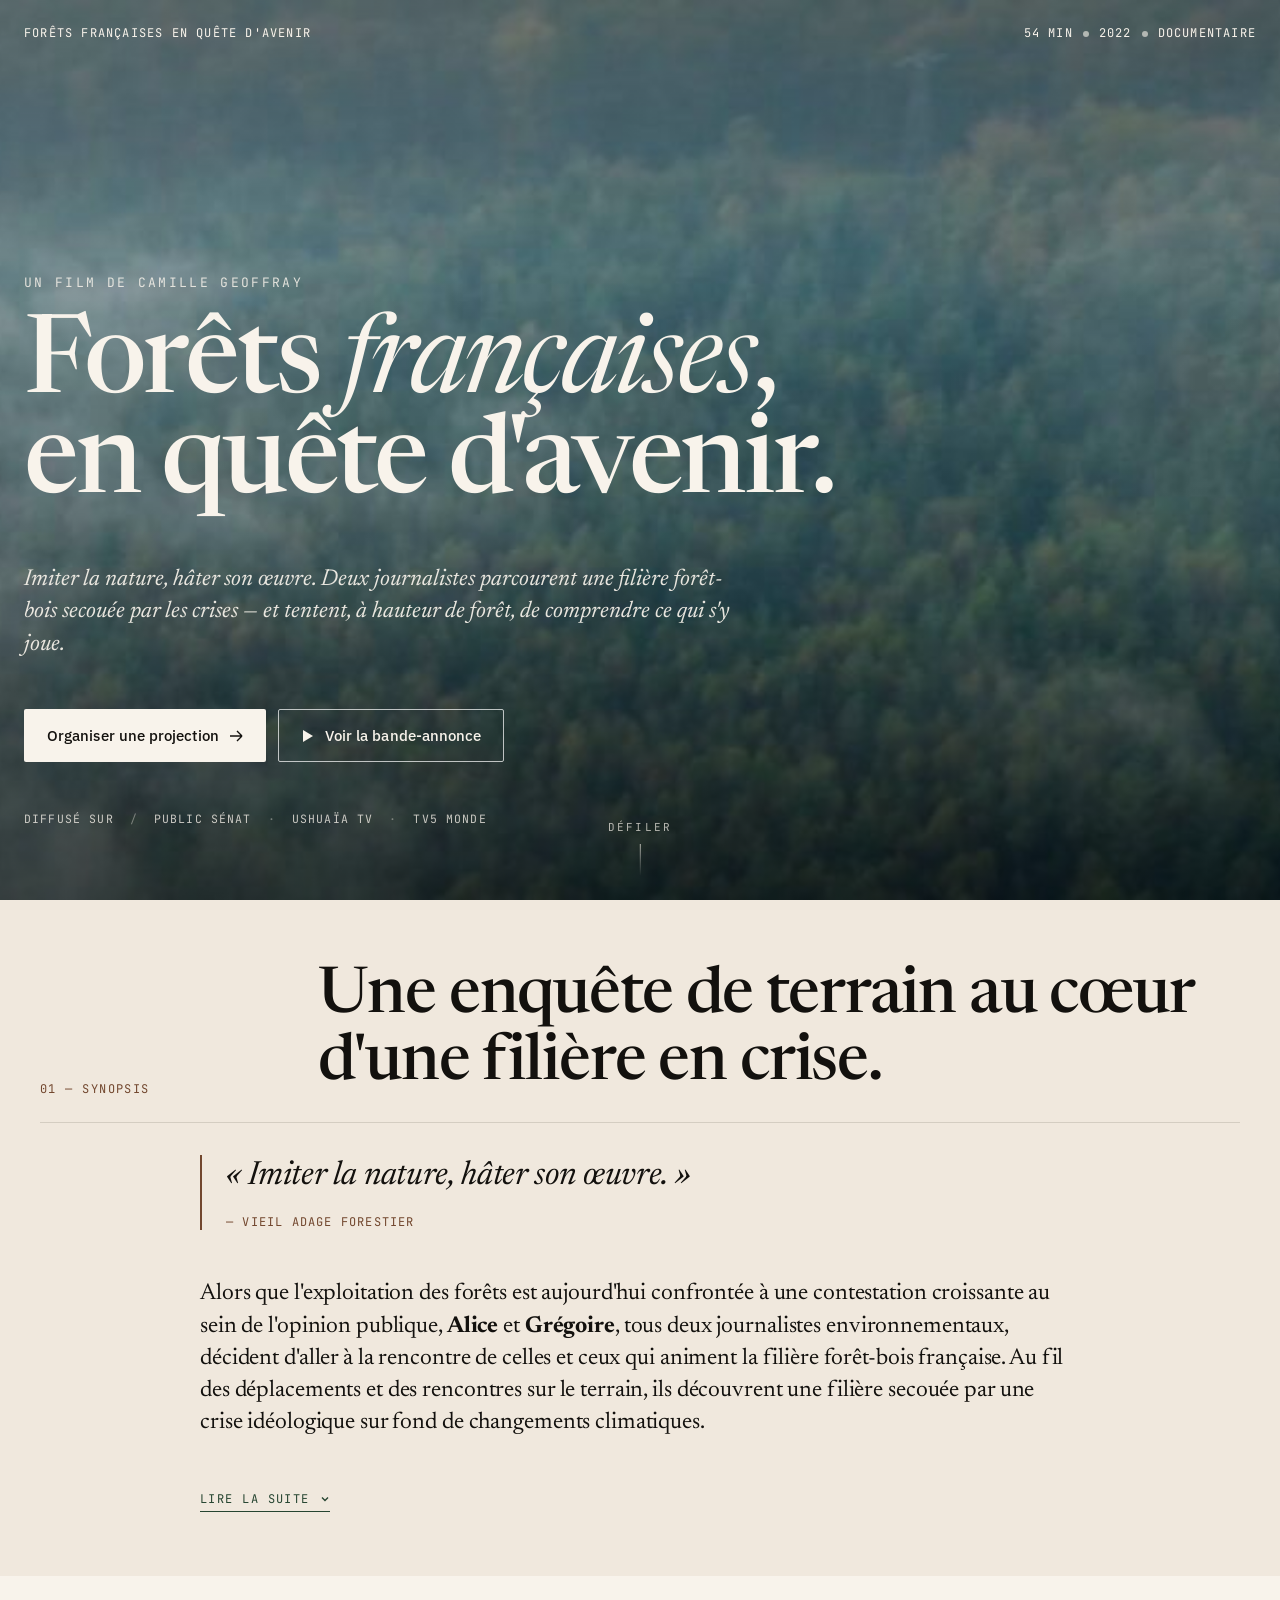
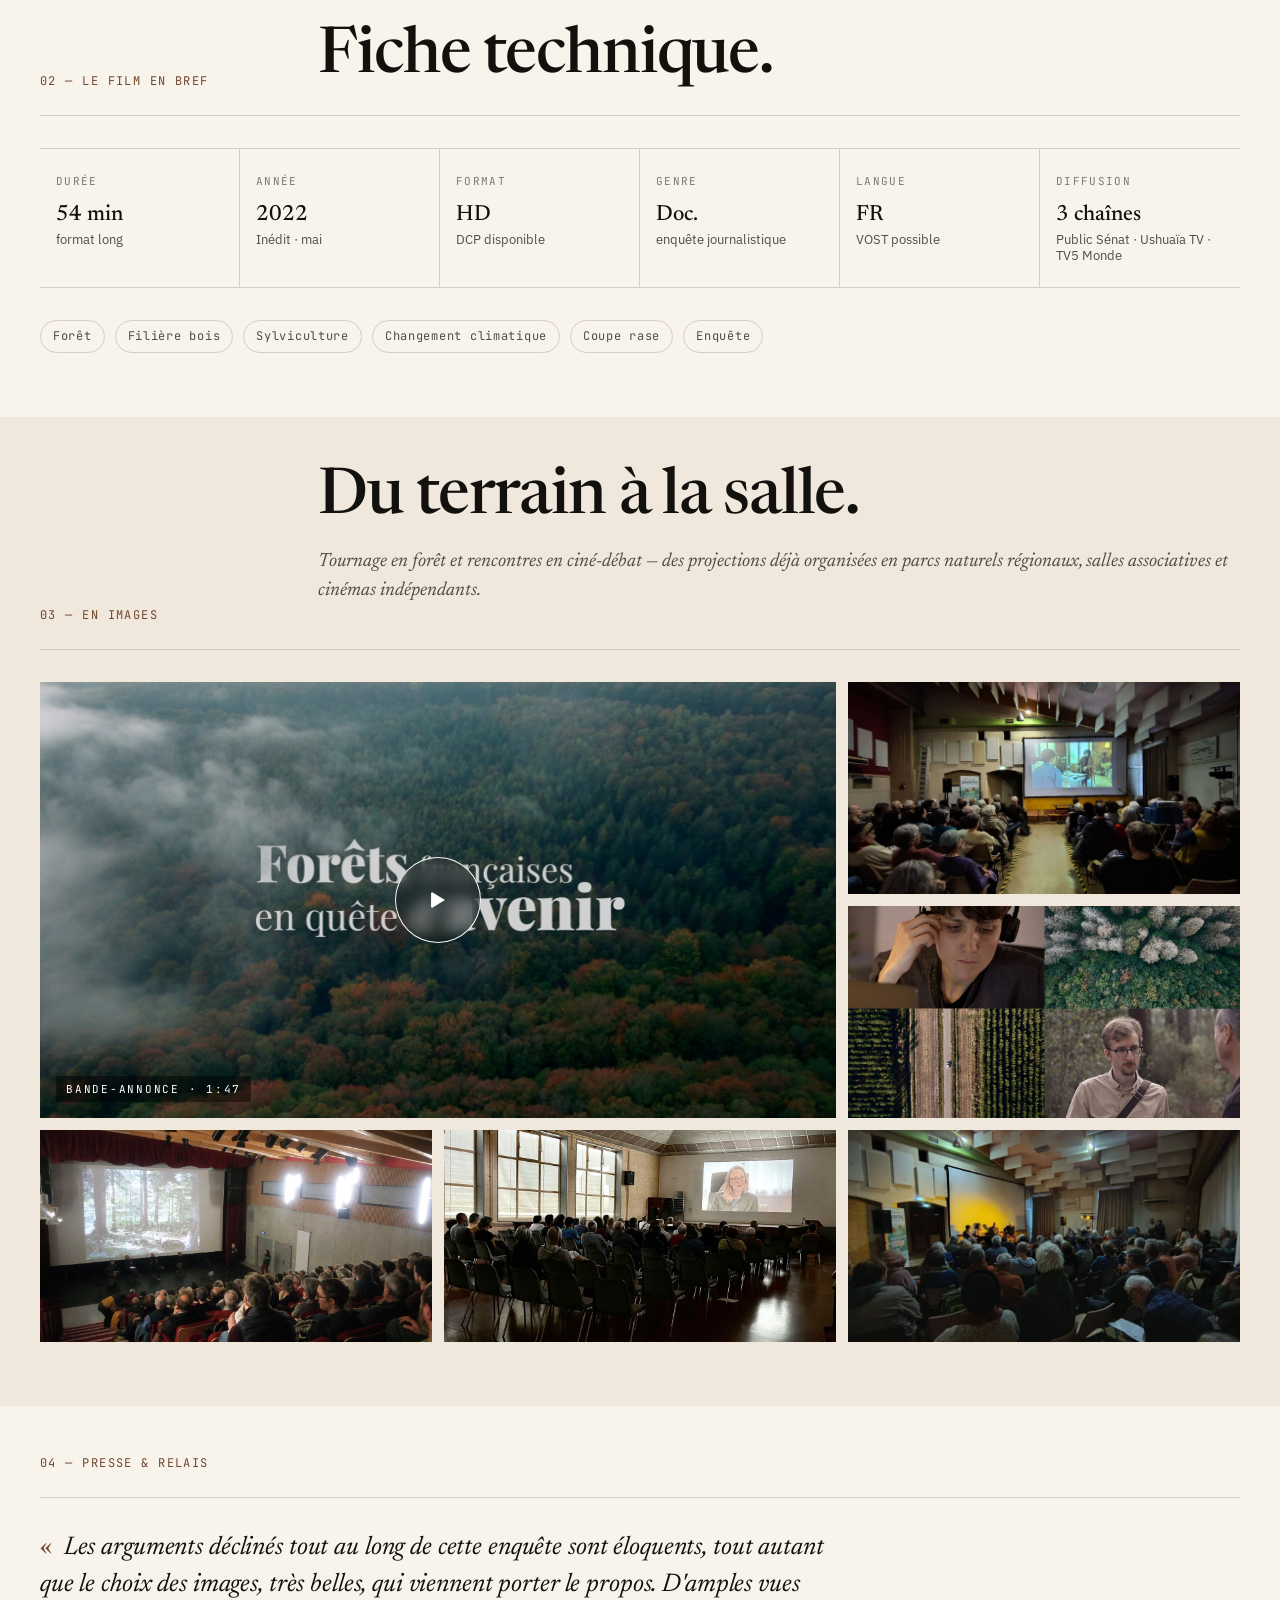
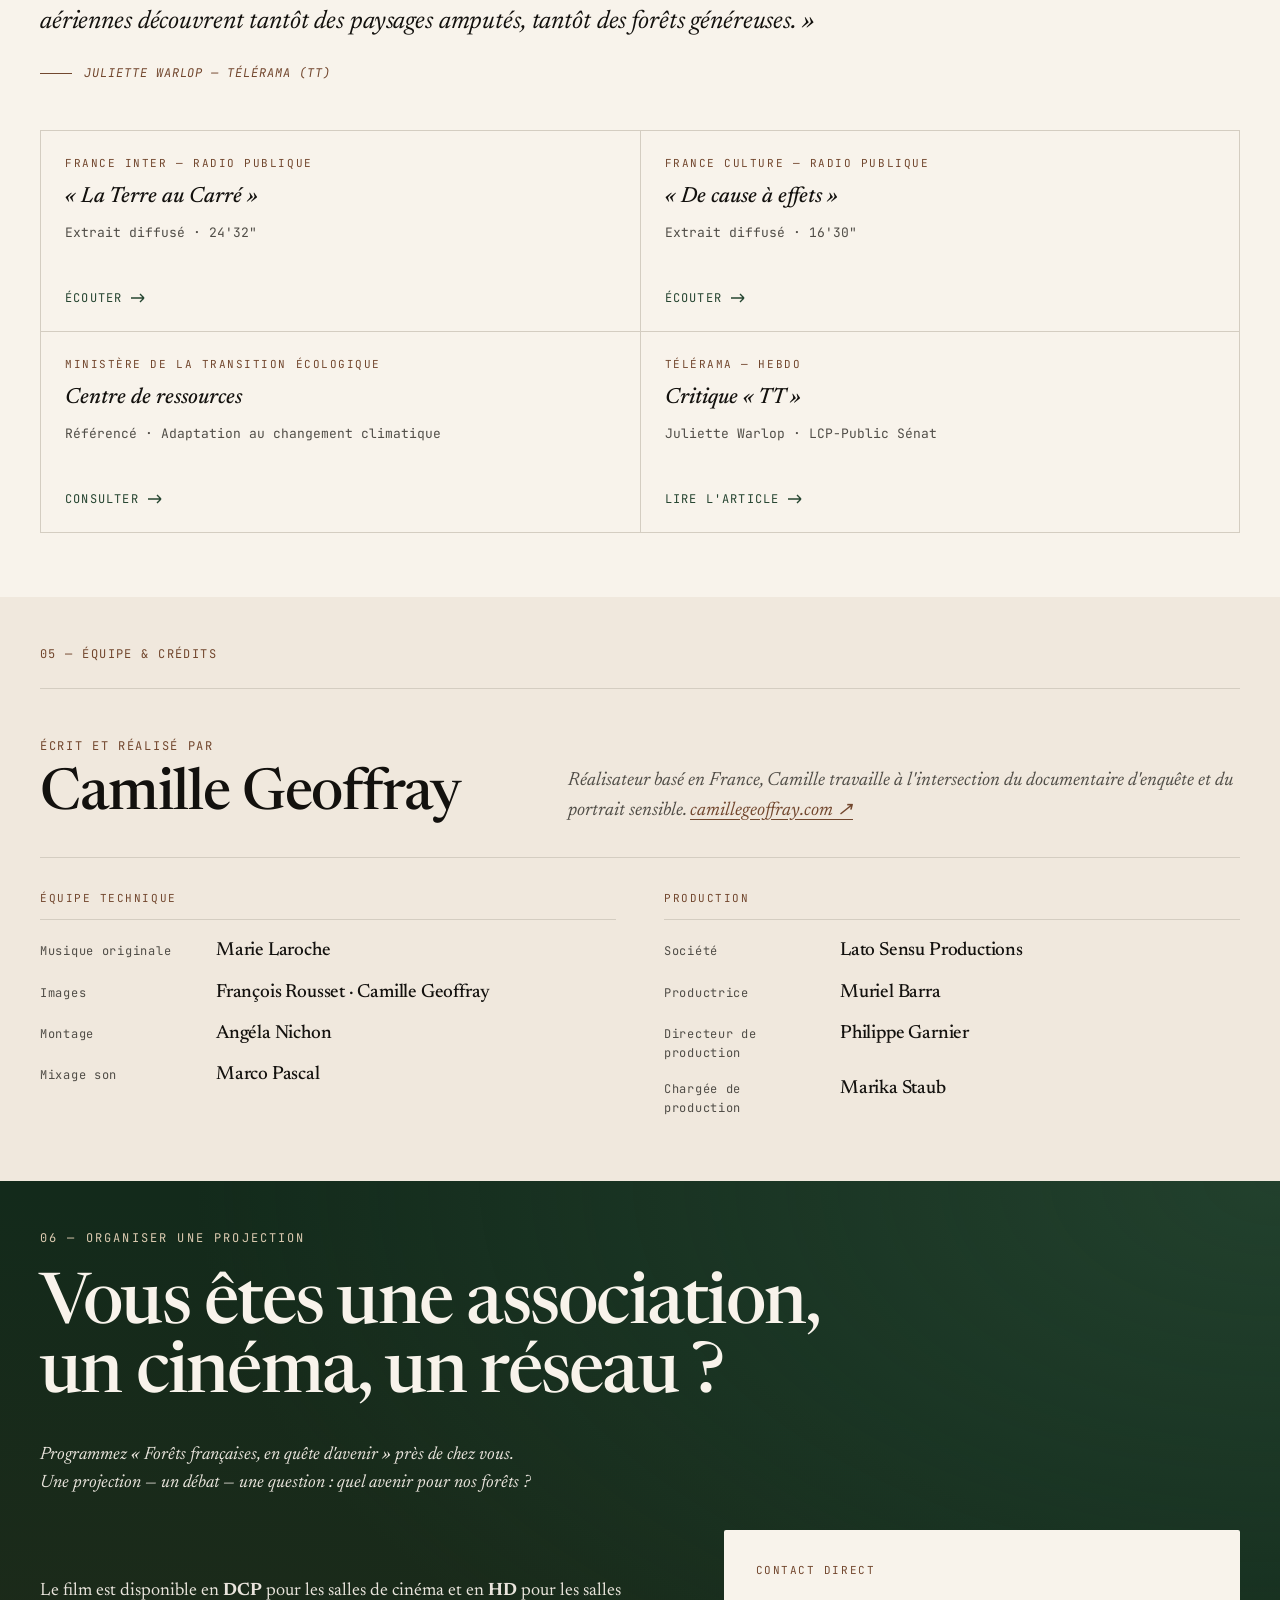
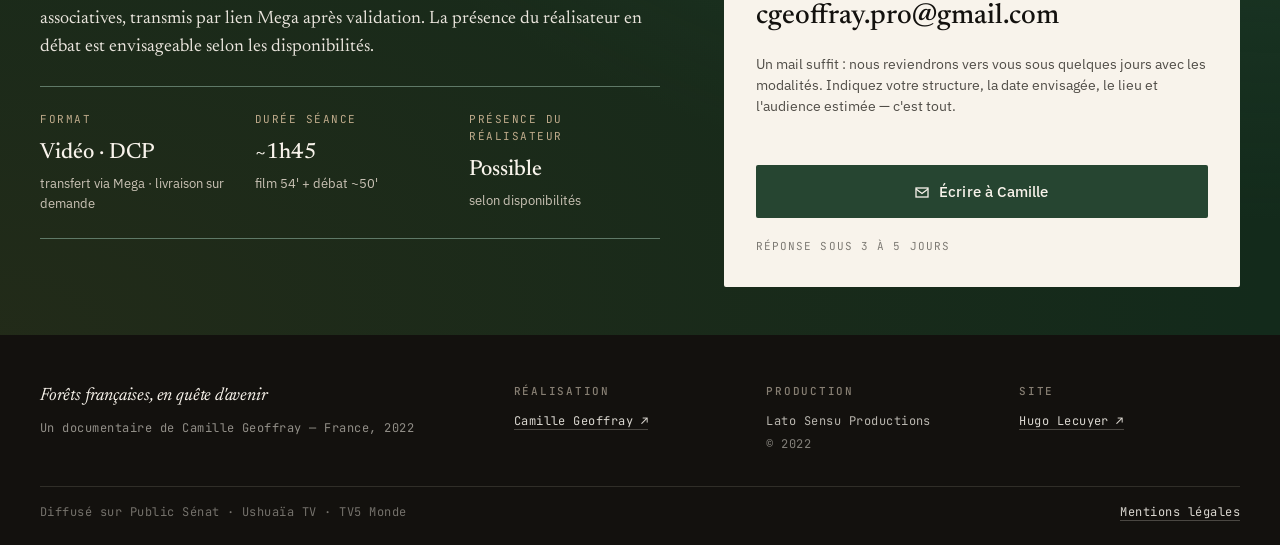
==== docs/index.html @ 11573c58 "refactor: rename code/ → docs/ for GitHub Pages compatibility GitHub Pages ne sait déployer que depu" ====
<!DOCTYPE html>
<html lang="fr">
<head>
<meta charset="UTF-8" />
<meta name="viewport" content="width=device-width, initial-scale=1.0" />
<title>Forêts françaises, en quête d'avenir — un film de Camille Geoffray</title>
<meta name="description" content="Documentaire de Camille Geoffray (54 min, 2022). Deux journalistes parcourent la filière forêt-bois française à l'heure des crises climatiques. Organisez une projection-débat près de chez vous." />
<meta name="keywords" content="forêt, documentaire forêt, coupe rase, filière forêt-bois, changement climatique, forêts françaises, Camille Geoffray, projection-débat" />

<meta property="og:title" content="Forêts françaises, en quête d'avenir" />
<meta property="og:description" content="Un documentaire de Camille Geoffray — 54 min, 2022. Diffusé sur Public Sénat, Ushuaïa TV, TV5 Monde." />
<meta property="og:image" content="assets/visuel.jpg" />
<meta property="og:type" content="video.documentary" />

<link rel="icon" type="image/svg+xml" href="data:image/svg+xml;utf8,<svg xmlns='http://www.w3.org/2000/svg' viewBox='0 0 200 200'><rect width='200' height='200' fill='%23f5f1e8'/><g transform='translate(100 110)' fill='%233b6b50'><path d='M0 -60 L20 -10 L8 -10 L24 30 L10 30 L24 60 L-24 60 L-10 30 L-24 30 L-8 -10 L-20 -10 Z'/></g></svg>" />

<link rel="preconnect" href="https://fonts.googleapis.com" />
<link rel="preconnect" href="https://fonts.gstatic.com" crossorigin />
<link href="https://fonts.googleapis.com/css2?family=Newsreader:ital,opsz,wght@0,6..72,400;0,6..72,500;0,6..72,600;1,6..72,400;1,6..72,500&family=IBM+Plex+Sans:wght@300;400;500;600&family=JetBrains+Mono:wght@400;500&display=swap" rel="stylesheet" />

<link rel="stylesheet" href="styles.css" />
</head>
<body>

<!-- Hero -->
<section class="hero" id="hero">
  <img class="hero__bg" id="hero-bg-image"
       src="assets/hero-forest-top.jpg"
       alt="Vue aérienne d'une forêt française dans la brume, couleurs d'automne"
       fetchpriority="high" />

  <!-- Vidéo background injectée par JS si conditions OK (desktop, pas de reduced-motion) -->
  <div class="hero__bg-video-wrap" id="hero-bg-video-wrap" aria-hidden="true"></div>

  <div class="hero__veil"></div>

  <div class="hero__chrome">
    <div class="hero__top">
      <div>Forêts françaises en quête d'avenir</div>
      <div>54 min<span class="dot"></span>2022<span class="dot"></span>Documentaire</div>
    </div>

    <div class="hero__body">
      <div class="hero__eyebrow">Un film de Camille Geoffray</div>
      <h1 class="hero__title">
        Forêts <em>françaises</em>,<br/>
        en quête d'avenir.
      </h1>
      <p class="hero__sub">
        Imiter la nature, hâter son œuvre. Deux journalistes parcourent une filière forêt-bois secouée par les crises — et tentent, à hauteur de forêt, de comprendre ce qui s'y joue.
      </p>
      <div class="hero__cta">
        <a href="#projection" class="btn btn--light" data-smooth-scroll>
          Organiser une projection
          <svg class="btn-icon" width="14" height="14" viewBox="0 0 14 14" fill="none" aria-hidden="true">
            <path d="M1 7H13M13 7L8 2M13 7L8 12" stroke="currentColor" stroke-width="1.4"/>
          </svg>
        </a>
        <button type="button" class="btn btn--ghost-light" data-open-trailer>
          <svg class="btn-icon" width="12" height="14" viewBox="0 0 12 14" fill="currentColor" aria-hidden="true">
            <path d="M1 1L11 7L1 13V1Z"/>
          </svg>
          Voir la bande-annonce
        </button>
      </div>
      <div class="hero__broadcasters">
        <span>Diffusé sur</span>
        <span class="sep">/</span>
        <span>Public Sénat</span>
        <span class="sep">·</span>
        <span>Ushuaïa TV</span>
        <span class="sep">·</span>
        <span>TV5 Monde</span>
      </div>
    </div>
  </div>

  <div class="hero__scroll" aria-hidden="true">Défiler</div>
</section>

<!-- Floating nav -->
<nav class="float-nav" id="float-nav" aria-label="Navigation flottante">
  <a href="#synopsis" data-smooth-scroll>Le film</a>
  <a href="#presse" data-smooth-scroll>Presse</a>
  <a href="#projection" class="float-nav--primary" data-smooth-scroll>Projection ↗</a>
</nav>

<!-- 01 — Synopsis -->
<section class="section section--tint fade-in" id="synopsis">
  <div class="container">
    <header class="section-head">
      <div><div class="num">01 — Synopsis</div></div>
      <div><h2 class="h-section">Une enquête de terrain au cœur d'une filière en crise.</h2></div>
    </header>
    <div class="container-narrow">
      <blockquote class="synopsis-pull">
        « Imiter la nature, hâter son œuvre. »
        <cite>— vieil adage forestier</cite>
      </blockquote>
      <p class="lede">
        Alors que l'exploitation des forêts est aujourd'hui confrontée à une contestation croissante au sein de l'opinion publique, <strong>Alice</strong> et <strong>Grégoire</strong>, tous deux journalistes environnementaux, décident d'aller à la rencontre de celles et ceux qui animent la filière forêt-bois française. Au fil des déplacements et des rencontres sur le terrain, ils découvrent une filière secouée par une crise idéologique sur fond de changements climatiques.
      </p>

      <button type="button" class="expand-toggle" id="synopsis-toggle" aria-expanded="false" aria-controls="synopsis-long">
        <span class="expand-toggle__label">Lire la suite</span>
        <svg class="chev" width="10" height="10" viewBox="0 0 10 10" fill="none" aria-hidden="true">
          <path d="M2 3.5L5 6.5L8 3.5" stroke="currentColor" stroke-width="1.4"/>
        </svg>
      </button>

      <div class="synopsis-long" id="synopsis-long">
        <div>
          <div class="body-text stack-4" style="padding-top:8px">
            <p>Pour faire face à une succession récente de crises climatiques et sanitaires liées au changement climatique, la filière forêt-bois française commence à faire évoluer ses pratiques. Pour certains, l'exploitation de la forêt à grande échelle doit être repensée de fond en comble, en minimisant drastiquement les interventions humaines. Pour d'autres, l'action de l'homme est indispensable afin de faire face à la demande croissante de bois et pour permettre à la forêt de résister au changement climatique.</p>
            <p>Deux journalistes, <strong>Alice Mariette</strong> (questions économiques) et <strong>Grégoire Souchay</strong> (problématiques environnementales), décident d'aller à la rencontre de celles et ceux qui animent la filière forêt-bois française.</p>
            <p>Ils échangent avec forestiers, économistes, chefs d'entreprise ; et tentent, avec leurs approches complémentaires, de comprendre les enjeux de cette crise ainsi que les solutions proposées par les différents acteurs de la filière. <em>Comment la France prépare aujourd'hui sa forêt, ses forêts, à un avenir incertain ?</em></p>
          </div>
        </div>
      </div>
    </div>
  </div>
</section>

<!-- 02 — Fiche technique -->
<section class="section fade-in" id="fiche">
  <div class="container">
    <header class="section-head">
      <div><div class="num">02 — Le film en bref</div></div>
      <div><h2 class="h-section">Fiche technique.</h2></div>
    </header>
    <div class="fiche">
      <div class="fiche__item">
        <span class="lbl">Durée</span>
        <div class="val">54 min<small>format long</small></div>
      </div>
      <div class="fiche__item">
        <span class="lbl">Année</span>
        <div class="val">2022<small>Inédit · mai</small></div>
      </div>
      <div class="fiche__item">
        <span class="lbl">Format</span>
        <div class="val">HD<small>DCP disponible</small></div>
      </div>
      <div class="fiche__item">
        <span class="lbl">Genre</span>
        <div class="val">Doc.<small>enquête journalistique</small></div>
      </div>
      <div class="fiche__item">
        <span class="lbl">Langue</span>
        <div class="val">FR<small>VOST possible</small></div>
      </div>
      <div class="fiche__item">
        <span class="lbl">Diffusion</span>
        <div class="val">3 chaînes<small>Public Sénat · Ushuaïa TV · TV5 Monde</small></div>
      </div>
    </div>
    <div class="tags">
      <span class="tag">Forêt</span>
      <span class="tag">Filière bois</span>
      <span class="tag">Sylviculture</span>
      <span class="tag">Changement climatique</span>
      <span class="tag">Coupe rase</span>
      <span class="tag">Enquête</span>
    </div>
  </div>
</section>

<!-- 03 — Gallery -->
<section class="section section--tint fade-in" id="gallery">
  <div class="container">
    <header class="section-head">
      <div><div class="num">03 — En images</div></div>
      <div>
        <h2 class="h-section">Du terrain à la salle.</h2>
        <p class="h-sub" style="margin-top:16px">Tournage en forêt et rencontres en ciné-débat — des projections déjà organisées en parcs naturels régionaux, salles associatives et cinémas indépendants.</p>
      </div>
    </header>
    <div class="gallery">
      <button type="button" class="gallery__item gallery__item--lg gallery__item--trailer" data-open-trailer aria-label="Lire la bande-annonce du film">
        <img src="assets/visuel.jpg" alt="Forêts françaises — affiche : vue aérienne d'une forêt dans la brume avec le titre du film en surimpression" loading="lazy" />
        <span class="gallery__play" aria-hidden="true">
          <svg width="22" height="26" viewBox="0 0 22 26" fill="white"><path d="M2 2L20 13L2 24V2Z"/></svg>
        </span>
        <span class="gallery__caption">Bande-annonce · 1:47</span>
      </button>
      <div class="gallery__item gallery__item--md"><img src="assets/film-still-04.jpg" alt="Projection-débat dans une salle de cinéma indépendante" loading="lazy" /></div>
      <div class="gallery__item gallery__item--md"><img src="assets/visuel-docu.jpg" alt="Quatre images du documentaire : Alice journaliste, vue aérienne d'une forêt, route entre parcelles, Grégoire en entretien forestier" loading="lazy" /></div>
      <div class="gallery__item gallery__item--sm"><img src="assets/film-still-01.jpg" alt="Public d'une projection-débat" loading="lazy" /></div>
      <div class="gallery__item gallery__item--sm"><img src="assets/film-still-02.jpg" alt="Salle remplie pour une projection du film" loading="lazy" /></div>
      <div class="gallery__item gallery__item--sm"><img src="assets/film-still-03.jpg" alt="Projection dans une salle associative" loading="lazy" /></div>
    </div>
  </div>
</section>

<!-- 04 — Presse -->
<section class="section fade-in" id="presse">
  <div class="container">
    <header class="section-head section-head--single">
      <div><div class="num">04 — Presse & relais</div></div>
    </header>

    <blockquote class="presse-quote">
      <span class="opener">«</span>
      Les arguments déclinés tout au long de cette enquête sont éloquents, tout autant que le choix des images, très belles, qui viennent porter le propos. D'amples vues aériennes découvrent tantôt des paysages amputés, tantôt des forêts généreuses.
      <span>»</span>
      <div class="presse-source">Juliette Warlop — Télérama (TT)</div>
    </blockquote>

    <div class="presse-list">
      <a href="https://www.radiofrance.fr/franceinter/podcasts/la-terre-au-carre/la-terre-au-carre-du-mardi-20-mai-2025-3663595" target="_blank" rel="noopener" class="presse-card">
        <div class="station">France Inter — Radio publique</div>
        <div class="show">« La Terre au Carré »</div>
        <div class="timecode">Extrait diffusé · 24'32"</div>
        <div class="arrow">Écouter <svg width="16" height="10" viewBox="0 0 16 10" fill="none" aria-hidden="true"><path d="M1 5H14M14 5L10 1M14 5L10 9" stroke="currentColor" stroke-width="1.4"/></svg></div>
      </a>
      <a href="https://www.radiofrance.fr/franceculture/podcasts/de-cause-a-effets-le-magazine-de-l-environnement/l-ecologie-du-livre-realite-essai-ou-fiction-6005461" target="_blank" rel="noopener" class="presse-card">
        <div class="station">France Culture — Radio publique</div>
        <div class="show">« De cause à effets »</div>
        <div class="timecode">Extrait diffusé · 16'30"</div>
        <div class="arrow">Écouter <svg width="16" height="10" viewBox="0 0 16 10" fill="none" aria-hidden="true"><path d="M1 5H14M14 5L10 1M14 5L10 9" stroke="currentColor" stroke-width="1.4"/></svg></div>
      </a>
      <a href="https://www.adaptation-changement-climatique.gouv.fr/agir/espace-documentaire/forets-francaises-en-quete-davenir" target="_blank" rel="noopener" class="presse-card">
        <div class="station">Ministère de la Transition Écologique</div>
        <div class="show">Centre de ressources</div>
        <div class="timecode">Référencé · Adaptation au changement climatique</div>
        <div class="arrow">Consulter <svg width="16" height="10" viewBox="0 0 16 10" fill="none" aria-hidden="true"><path d="M1 5H14M14 5L10 1M14 5L10 9" stroke="currentColor" stroke-width="1.4"/></svg></div>
      </a>
      <a href="https://www.telerama.fr/ecrans-tv/forets-francaises-en-quete-d-avenir-7011961.php" target="_blank" rel="noopener" class="presse-card">
        <div class="station">Télérama — Hebdo</div>
        <div class="show">Critique « TT »</div>
        <div class="timecode">Juliette Warlop · LCP-Public Sénat</div>
        <div class="arrow">Lire l'article <svg width="16" height="10" viewBox="0 0 16 10" fill="none" aria-hidden="true"><path d="M1 5H14M14 5L10 1M14 5L10 9" stroke="currentColor" stroke-width="1.4"/></svg></div>
      </a>
    </div>
  </div>
</section>

<!-- 05 — Équipe & crédits -->
<section class="section section--tint fade-in" id="credits">
  <div class="container">
    <header class="section-head section-head--single">
      <div><div class="num">05 — Équipe & crédits</div></div>
    </header>

    <div class="realisation-feature">
      <div>
        <div class="role-big">Écrit et réalisé par</div>
        <div class="name-big">Camille Geoffray</div>
      </div>
      <div class="bio">
        Réalisateur basé en France, Camille travaille à l'intersection du documentaire d'enquête et du portrait sensible.
        <a href="https://www.camillegeoffray.com" target="_blank" rel="noopener" class="bio__link">camillegeoffray.com ↗</a>
      </div>
    </div>

    <div class="credits-grid">
      <div class="credit-block">
        <div class="credit-head">Équipe technique</div>
        <ul class="credit-list">
          <li><span class="role">Musique originale</span><span class="name">Marie Laroche</span></li>
          <li><span class="role">Images</span><span class="name">François Rousset · Camille Geoffray</span></li>
          <li><span class="role">Montage</span><span class="name">Angéla Nichon</span></li>
          <li><span class="role">Mixage son</span><span class="name">Marco Pascal</span></li>
        </ul>
      </div>
      <div class="credit-block">
        <div class="credit-head">Production</div>
        <ul class="credit-list">
          <li><span class="role">Société</span><span class="name">Lato Sensu Productions</span></li>
          <li><span class="role">Productrice</span><span class="name">Muriel Barra</span></li>
          <li><span class="role">Directeur de production</span><span class="name">Philippe Garnier</span></li>
          <li><span class="role">Chargée de production</span><span class="name">Marika Staub</span></li>
        </ul>
      </div>
    </div>
  </div>
</section>

<!-- 06 — Organiser une projection -->
<section class="projection fade-in" id="projection">
  <div class="container projection-inner">
    <div class="eyebrow">06 — Organiser une projection</div>
    <h2>Vous êtes une association,<br/>un cinéma, un réseau ?</h2>
    <p class="projection-pitch">
      Programmez « Forêts françaises, en quête d'avenir » près de chez vous.<br/>
      Une projection — un débat — une question : <em>quel avenir pour nos forêts ?</em>
    </p>

    <div class="projection-body">
      <div>
        <p>
          Le film est disponible en <strong>DCP</strong> pour les salles de cinéma et en <strong>HD</strong> pour les salles associatives, transmis par lien Mega après validation. La présence du réalisateur en débat est envisageable selon les disponibilités.
        </p>

        <div class="specs">
          <div>
            <div class="lbl">Format</div>
            <div class="val">Vidéo · DCP<small>transfert via Mega · livraison sur demande</small></div>
          </div>
          <div>
            <div class="lbl">Durée séance</div>
            <div class="val">~1h45<small>film 54' + débat ~50'</small></div>
          </div>
          <div>
            <div class="lbl">Présence du réalisateur</div>
            <div class="val">Possible<small>selon disponibilités</small></div>
          </div>
        </div>
      </div>

      <div class="projection-cta">
        <div class="label">Contact direct</div>
        <div class="email">cgeoffray.pro<wbr/>@gmail.com</div>
        <p class="note">
          Un mail suffit : nous reviendrons vers vous sous quelques jours avec les modalités.
          Indiquez votre structure, la date envisagée, le lieu et l'audience estimée — c'est tout.
        </p>
        <a class="btn btn--primary projection-cta__btn" id="projection-mailto"
           href="mailto:cgeoffray.pro@gmail.com">
          <svg class="btn-icon" width="14" height="14" viewBox="0 0 14 14" fill="none" aria-hidden="true">
            <rect x="1" y="3" width="12" height="9" stroke="currentColor" stroke-width="1.3"/>
            <path d="M1 4L7 8.5L13 4" stroke="currentColor" stroke-width="1.3" fill="none"/>
          </svg>
          Écrire à Camille
        </a>
        <div class="projection-cta__delay">Réponse sous 3 à 5 jours</div>
      </div>
    </div>
  </div>
</section>

<!-- Footer -->
<footer class="footer">
  <div class="footer__inner">
    <div>
      <div class="signature">Forêts françaises, en quête d'avenir</div>
      <div class="footer__byline">Un documentaire de Camille Geoffray — France, 2022</div>
    </div>
    <div>
      <h4>Réalisation</h4>
      <a href="https://www.camillegeoffray.com" target="_blank" rel="noopener">Camille Geoffray ↗</a>
    </div>
    <div>
      <h4>Production</h4>
      <div>Lato Sensu Productions</div>
      <div class="footer__year">© 2022</div>
    </div>
    <div>
      <h4>Site</h4>
      <a href="https://hugolecuyer.fr" target="_blank" rel="noopener">Hugo Lecuyer ↗</a>
    </div>
  </div>
  <div class="footer__bot">
    <div>Diffusé sur Public Sénat · Ushuaïa TV · TV5 Monde</div>
    <div><a href="#" data-mentions>Mentions légales</a></div>
  </div>
</footer>

<!-- Lightbox bande-annonce -->
<div class="lightbox" id="lightbox" role="dialog" aria-modal="true" aria-label="Bande-annonce du film" aria-hidden="true">
  <div class="lightbox__inner">
    <button type="button" class="lightbox__close" data-close-trailer>Fermer · Esc</button>
    <div class="lightbox__player" id="lightbox-player"></div>
  </div>
</div>

<script src="script.js" defer></script>
</body>
</html>
---- docs/styles.css ----
/* ─────────────────────────────────────────────────────────────────────────────
   Forêts françaises, en quête d'avenir — design system
   Lumineux / clairière / journalistique
   ───────────────────────────────────────────────────────────────────────────── */

:root {
  /* Colors */
  --bg:           oklch(0.965 0.012 78);
  --bg-tint:      oklch(0.935 0.018 78);
  --bg-deep:      oklch(0.905 0.022 78);
  --hairline:     oklch(0.85 0.018 78);
  --ink:          oklch(0.18 0.008 85);
  --ink-muted:    oklch(0.42 0.01 85);
  --ink-faint:    oklch(0.58 0.01 85);
  --fir:          oklch(0.36 0.05 155);
  --fir-deep:     oklch(0.26 0.04 155);
  --earth:        oklch(0.44 0.07 50);
  --earth-deep:   oklch(0.34 0.06 50);
  --paper:        oklch(0.99 0.005 78);

  /* Spacing */
  --s-1: 4px;
  --s-2: 8px;
  --s-3: 12px;
  --s-4: 16px;
  --s-5: 24px;
  --s-6: 32px;
  --s-7: 48px;
  --s-8: 64px;
  --s-9: 96px;
  --s-10: 128px;

  /* Type */
  --f-serif: "Newsreader", "Times New Roman", serif;
  --f-sans:  "IBM Plex Sans", ui-sans-serif, system-ui, sans-serif;
  --f-mono:  "JetBrains Mono", ui-monospace, "SFMono-Regular", monospace;

  --container: 1200px;
  --container-narrow: 880px;
}

* { box-sizing: border-box; }

html, body {
  margin: 0;
  padding: 0;
  background: var(--bg);
  color: var(--ink);
  font-family: var(--f-sans);
  font-size: 17px;
  line-height: 1.55;
  -webkit-font-smoothing: antialiased;
  text-rendering: optimizeLegibility;
}

body { overflow-x: hidden; }

img { max-width: 100%; display: block; }
a { color: inherit; }

::selection { background: oklch(0.36 0.05 155 / 0.85); color: var(--bg); }

/* Type styles */
.h-eyebrow {
  font-family: var(--f-mono);
  font-size: 12px;
  font-weight: 500;
  letter-spacing: 0.12em;
  text-transform: uppercase;
  color: var(--ink-muted);
}
.h-display {
  font-family: var(--f-serif);
  font-weight: 600;
  font-style: normal;
  letter-spacing: -0.025em;
  line-height: 0.95;
  color: var(--ink);
  margin: 0;
}
.h-section {
  font-family: var(--f-serif);
  font-weight: 500;
  letter-spacing: -0.018em;
  line-height: 1.05;
  font-size: clamp(36px, 5vw, 64px);
  margin: 0;
}
.h-sub {
  font-family: var(--f-serif);
  font-weight: 400;
  font-style: italic;
  color: var(--ink-muted);
  font-size: clamp(18px, 1.5vw, 22px);
  line-height: 1.5;
}
.lede {
  font-family: var(--f-serif);
  font-weight: 400;
  font-size: clamp(20px, 1.8vw, 26px);
  line-height: 1.4;
  letter-spacing: -0.005em;
}
.body-text {
  font-size: 17px;
  line-height: 1.65;
  color: var(--ink);
  text-wrap: pretty;
}

/* Section scaffolding */
.section {
  padding: var(--s-8) var(--s-5);
}
.section + .section {
  padding-top: var(--s-7);
}
.section--tint { background: var(--bg-tint); }
.section--deep { background: var(--bg-deep); }
.container {
  max-width: var(--container);
  margin: 0 auto;
}
.container-narrow {
  max-width: var(--container-narrow);
  margin: 0 auto;
}

.section-head {
  display: grid;
  grid-template-columns: minmax(140px, 1fr) 4fr;
  gap: var(--s-7);
  align-items: end;
  margin-bottom: var(--s-6);
  padding-bottom: var(--s-5);
  border-bottom: 1px solid var(--hairline);
}
.section-head--single {
  grid-template-columns: 1fr;
}
.section-head .num {
  font-family: var(--f-mono);
  font-size: 12px;
  letter-spacing: 0.12em;
  color: var(--earth);
  text-transform: uppercase;
}
@media (max-width: 720px) {
  .section { padding: var(--s-7) var(--s-4); }
  .section-head { grid-template-columns: 1fr; gap: var(--s-3); }
}

/* Buttons */
.btn {
  display: inline-flex;
  align-items: center;
  gap: 10px;
  padding: 14px 22px;
  font-family: var(--f-sans);
  font-size: 15px;
  font-weight: 500;
  letter-spacing: 0.005em;
  border-radius: 2px;
  border: 1px solid transparent;
  cursor: pointer;
  text-decoration: none;
  transition: background 180ms ease, color 180ms ease, border-color 180ms ease, transform 180ms ease;
  user-select: none;
}
.btn--primary {
  background: var(--ink);
  color: var(--bg);
}
.btn--primary:hover {
  background: var(--fir-deep);
}
.btn--ghost-light {
  background: transparent;
  color: var(--bg);
  border-color: rgba(255,255,255,0.7);
}
.btn--ghost-light:hover {
  background: rgba(255,255,255,0.12);
  border-color: var(--bg);
}
.btn--light {
  background: var(--bg);
  color: var(--ink);
}
.btn--light:hover { background: var(--paper); }
.btn-icon {
  width: 14px; height: 14px;
  flex-shrink: 0;
}

/* Hero ──────────────────────────────────────────────────────── */
.hero {
  position: relative;
  min-height: 100vh;
  display: flex;
  flex-direction: column;
  color: var(--bg);
  overflow: hidden;
  background: #1a1a17;
}
.hero__bg {
  position: absolute;
  inset: 0;
  width: 100%;
  height: 100%;
  object-fit: cover;
  z-index: 0;
}
.hero__bg-video-wrap {
  position: absolute;
  inset: 0;
  overflow: hidden;
  z-index: 1;
  pointer-events: none;
  opacity: 0;
  transition: opacity 800ms ease;
}
.hero__bg-video-wrap.is-ready {
  opacity: 1;
}
.hero__bg-video-wrap iframe {
  position: absolute;
  top: 50%;
  left: 50%;
  width: max(100vw, 177.78vh);
  height: max(56.25vw, 100vh);
  transform: translate(-50%, -50%);
  border: 0;
  pointer-events: none;
}
.hero__veil {
  position: absolute;
  inset: 0;
  background:
    linear-gradient(180deg, rgba(0,0,0,0.35) 0%, rgba(0,0,0,0.05) 30%, rgba(0,0,0,0.15) 60%, rgba(0,0,0,0.55) 100%);
  z-index: 2;
}
.hero__chrome {
  position: relative;
  z-index: 3;
  display: flex;
  flex-direction: column;
  min-height: 100vh;
  padding: var(--s-5);
}
.hero__top {
  display: flex;
  justify-content: space-between;
  align-items: center;
  font-family: var(--f-mono);
  font-size: 12px;
  letter-spacing: 0.1em;
  text-transform: uppercase;
}
.hero__top .dot {
  display: inline-block;
  width: 6px; height: 6px;
  background: var(--bg);
  border-radius: 50%;
  margin: 0 10px;
  vertical-align: middle;
  opacity: 0.6;
}
.hero__body {
  flex: 1;
  display: flex;
  flex-direction: column;
  justify-content: flex-end;
  padding-bottom: var(--s-7);
  max-width: 1100px;
}
.hero__eyebrow {
  font-family: var(--f-mono);
  font-size: 13px;
  letter-spacing: 0.18em;
  text-transform: uppercase;
  margin-bottom: var(--s-5);
  opacity: 0.85;
}
.hero__title {
  font-family: var(--f-serif);
  font-weight: 500;
  font-size: clamp(48px, 8.5vw, 132px);
  line-height: 0.92;
  letter-spacing: -0.03em;
  margin: 0 0 var(--s-5);
  color: var(--bg);
  text-wrap: balance;
}
.hero__title em {
  font-style: italic;
  font-weight: 400;
}
.hero__sub {
  font-family: var(--f-serif);
  font-style: italic;
  font-weight: 400;
  font-size: clamp(20px, 1.8vw, 26px);
  line-height: 1.4;
  max-width: 720px;
  margin-bottom: var(--s-7);
  opacity: 0.92;
}
.hero__cta {
  display: flex;
  flex-wrap: wrap;
  gap: var(--s-3);
  margin-bottom: var(--s-7);
}
.hero__broadcasters {
  display: flex;
  align-items: center;
  gap: var(--s-4);
  font-family: var(--f-mono);
  font-size: 11.5px;
  letter-spacing: 0.1em;
  text-transform: uppercase;
  opacity: 0.78;
  flex-wrap: wrap;
}
.hero__broadcasters .sep { opacity: 0.5; }
.hero__scroll {
  position: absolute;
  bottom: 24px;
  left: 50%;
  transform: translateX(-50%);
  font-family: var(--f-mono);
  font-size: 11px;
  letter-spacing: 0.2em;
  text-transform: uppercase;
  opacity: 0.7;
  z-index: 3;
  display: flex;
  flex-direction: column;
  align-items: center;
  gap: 8px;
}
.hero__scroll::after {
  content: "";
  display: block;
  width: 1px;
  height: 32px;
  background: linear-gradient(to bottom, currentColor, transparent);
  animation: scroll-pulse 2.4s ease-in-out infinite;
}
@keyframes scroll-pulse {
  0%,100% { transform: scaleY(0.4); transform-origin: top; opacity: 0.4; }
  50% { transform: scaleY(1); transform-origin: top; opacity: 1; }
}
@media (max-width: 720px) {
  .hero__scroll { display: none; }
}

/* Synopsis ────────────────────────────────────────────── */
.synopsis-pull {
  font-family: var(--f-serif);
  font-style: italic;
  font-weight: 400;
  font-size: clamp(24px, 2.6vw, 38px);
  line-height: 1.3;
  color: var(--ink);
  letter-spacing: -0.01em;
  text-wrap: pretty;
  border-left: 2px solid var(--earth);
  padding-left: var(--s-5);
  margin: 0 0 var(--s-7);
}
.synopsis-pull cite {
  display: block;
  font-family: var(--f-mono);
  font-style: normal;
  font-size: 12px;
  letter-spacing: 0.1em;
  text-transform: uppercase;
  color: var(--earth);
  margin-top: var(--s-4);
}

.expand-toggle {
  display: inline-flex;
  align-items: center;
  gap: 10px;
  font-family: var(--f-mono);
  font-size: 12px;
  letter-spacing: 0.12em;
  text-transform: uppercase;
  color: var(--fir);
  background: none;
  border: 0;
  border-bottom: 1px solid var(--fir);
  padding: 4px 0;
  cursor: pointer;
  margin-top: var(--s-5);
}
.expand-toggle:hover { color: var(--earth); border-color: var(--earth); }
.expand-toggle .chev { transition: transform 220ms ease; }
.expand-toggle.is-open .chev { transform: rotate(180deg); }
.synopsis-long {
  display: grid;
  grid-template-rows: 0fr;
  transition: grid-template-rows 360ms ease;
  margin-top: 0;
}
.synopsis-long.is-open { grid-template-rows: 1fr; margin-top: var(--s-6); }
.synopsis-long > div { overflow: hidden; }
.stack-4 > * + * { margin-top: var(--s-4); }

/* Fiche technique ────────────────────────────────────────── */
.fiche {
  display: grid;
  grid-template-columns: repeat(6, 1fr);
  border-top: 1px solid var(--hairline);
  border-bottom: 1px solid var(--hairline);
}
.fiche__item {
  padding: var(--s-5) var(--s-4);
  border-right: 1px solid var(--hairline);
}
.fiche__item:last-child { border-right: 0; }
.fiche__item .lbl {
  display: block;
  font-family: var(--f-mono);
  font-size: 11px;
  letter-spacing: 0.12em;
  text-transform: uppercase;
  color: var(--ink-faint);
  margin-bottom: var(--s-3);
}
.fiche__item .val {
  font-family: var(--f-serif);
  font-size: 22px;
  font-weight: 500;
  line-height: 1.2;
  color: var(--ink);
}
.fiche__item .val small {
  display: block;
  font-family: var(--f-sans);
  font-size: 13px;
  font-weight: 400;
  color: var(--ink-muted);
  margin-top: 4px;
}
@media (max-width: 900px) {
  .fiche { grid-template-columns: repeat(2, 1fr); }
  .fiche__item { border-right: 0; border-bottom: 1px solid var(--hairline); }
  .fiche__item:nth-child(odd) { border-right: 1px solid var(--hairline); }
}

.tags {
  margin-top: var(--s-6);
  display: flex;
  flex-wrap: wrap;
  gap: 10px;
}
.tag {
  font-family: var(--f-mono);
  font-size: 12px;
  letter-spacing: 0.06em;
  padding: 6px 12px;
  border: 1px solid var(--hairline);
  border-radius: 100px;
  color: var(--ink-muted);
}

/* Gallery ─────────────────────────────────────── */
.gallery {
  display: grid;
  grid-template-columns: repeat(12, 1fr);
  grid-auto-rows: 100px;
  gap: var(--s-3);
}
.gallery__item {
  overflow: hidden;
  background: var(--bg-deep);
  position: relative;
  border: 0;
  padding: 0;
}
.gallery__item img { width: 100%; height: 100%; object-fit: cover; transition: transform 800ms ease; }
.gallery__item:hover img { transform: scale(1.04); }
.gallery__item--lg { grid-column: span 8; grid-row: span 4; }
.gallery__item--md { grid-column: span 4; grid-row: span 2; }
.gallery__item--sm { grid-column: span 4; grid-row: span 2; }
.gallery__item--wide { grid-column: span 12; grid-row: span 3; }
.gallery__item--trailer {
  cursor: pointer;
  background: transparent;
}
.gallery__play {
  position: absolute;
  inset: 0;
  display: flex;
  align-items: center;
  justify-content: center;
  background: rgba(0,0,0,0.15);
}
.gallery__play svg {
  width: 86px; height: 86px;
  padding: 32px;
  border-radius: 50%;
  border: 1.5px solid rgba(255,255,255,0.95);
  background: rgba(0,0,0,0.25);
  backdrop-filter: blur(8px);
}
.gallery__caption {
  position: absolute;
  left: 16px; bottom: 16px;
  font-family: var(--f-mono);
  font-size: 11px;
  letter-spacing: 0.16em;
  text-transform: uppercase;
  color: white;
  background: rgba(0,0,0,0.45);
  padding: 6px 10px;
}
@media (max-width: 720px) {
  .gallery { grid-template-columns: 1fr; grid-auto-rows: 200px; }
  .gallery__item { grid-column: 1 / -1 !important; grid-row: span 1 !important; }
}

/* Presse ─────────────────────────────────────────── */
.presse-quote {
  font-family: var(--f-serif);
  font-style: italic;
  font-size: clamp(22px, 2vw, 30px);
  line-height: 1.45;
  color: var(--ink);
  letter-spacing: -0.005em;
  max-width: 800px;
  margin: 0;
}
.presse-quote .opener { color: var(--earth); font-style: normal; margin-right: 6px; }
.presse-source {
  display: flex;
  align-items: center;
  gap: var(--s-3);
  margin-top: var(--s-5);
  font-family: var(--f-mono);
  font-size: 12px;
  letter-spacing: 0.08em;
  text-transform: uppercase;
  color: var(--earth);
}
.presse-source::before {
  content: "";
  display: inline-block;
  width: 32px; height: 1px;
  background: currentColor;
}

.presse-list {
  display: grid;
  grid-template-columns: 1fr 1fr;
  gap: 1px;
  background: var(--hairline);
  border: 1px solid var(--hairline);
  margin-top: var(--s-7);
}
.presse-card {
  background: var(--bg);
  padding: var(--s-5);
  display: flex;
  flex-direction: column;
  gap: var(--s-3);
  text-decoration: none;
  color: inherit;
  transition: background 220ms ease;
  min-height: 200px;
}
.presse-card:hover { background: var(--paper); }
.presse-card .station {
  font-family: var(--f-mono);
  font-size: 11px;
  letter-spacing: 0.14em;
  text-transform: uppercase;
  color: var(--earth);
}
.presse-card .show {
  font-family: var(--f-serif);
  font-style: italic;
  font-size: 22px;
  font-weight: 500;
  line-height: 1.2;
  color: var(--ink);
}
.presse-card .timecode {
  font-family: var(--f-mono);
  font-size: 13px;
  color: var(--ink-muted);
}
.presse-card .arrow {
  margin-top: auto;
  font-family: var(--f-mono);
  font-size: 12px;
  letter-spacing: 0.1em;
  text-transform: uppercase;
  color: var(--fir);
  display: flex;
  align-items: center;
  gap: 8px;
  transition: gap 220ms ease;
}
.presse-card:hover .arrow { gap: 14px; }
@media (max-width: 720px) {
  .presse-list { grid-template-columns: 1fr; }
}

/* Crédits ───────────────────────────────────────────────── */
.credits-grid {
  display: grid;
  grid-template-columns: 1fr 1fr;
  gap: var(--s-7);
}
@media (max-width: 720px) { .credits-grid { grid-template-columns: 1fr; gap: var(--s-5); } }
.credit-block .credit-head {
  font-family: var(--f-mono);
  font-size: 11px;
  letter-spacing: 0.14em;
  text-transform: uppercase;
  color: var(--earth);
  margin-bottom: var(--s-4);
  padding-bottom: var(--s-3);
  border-bottom: 1px solid var(--hairline);
}
.credit-list {
  list-style: none;
  padding: 0;
  margin: 0;
  display: flex;
  flex-direction: column;
  gap: var(--s-3);
}
.credit-list li {
  display: grid;
  grid-template-columns: 160px 1fr;
  gap: var(--s-4);
  align-items: baseline;
}
.credit-list .role {
  font-family: var(--f-mono);
  font-size: 12px;
  letter-spacing: 0.06em;
  color: var(--ink-muted);
}
.credit-list .name {
  font-family: var(--f-serif);
  font-size: 19px;
  font-weight: 500;
  letter-spacing: -0.01em;
}
.credit-list .name a { color: var(--ink); text-decoration: none; border-bottom: 1px solid var(--hairline); transition: border-color 180ms ease; }
.credit-list .name a:hover { border-color: var(--earth); }

.realisation-feature {
  display: grid;
  grid-template-columns: 1fr 1.4fr;
  gap: var(--s-7);
  align-items: end;
  padding: var(--s-4) 0 var(--s-6);
  border-bottom: 1px solid var(--hairline);
  margin-bottom: var(--s-6);
}
.realisation-feature .name-big {
  font-family: var(--f-serif);
  font-size: clamp(42px, 4.5vw, 64px);
  font-weight: 500;
  line-height: 1;
  letter-spacing: -0.02em;
}
.realisation-feature .role-big {
  font-family: var(--f-mono);
  font-size: 12px;
  letter-spacing: 0.14em;
  text-transform: uppercase;
  color: var(--earth);
  margin-bottom: var(--s-3);
}
.realisation-feature .bio {
  font-family: var(--f-serif);
  font-style: italic;
  font-size: 19px;
  line-height: 1.55;
  color: var(--ink-muted);
}
.realisation-feature .bio__link {
  color: var(--earth);
  text-decoration: underline;
  text-underline-offset: 4px;
}
@media (max-width: 720px) { .realisation-feature { grid-template-columns: 1fr; } }

/* Organiser une projection ─────────── */
.projection {
  background: var(--fir-deep);
  color: var(--bg);
  padding: var(--s-7) var(--s-5);
  position: relative;
  overflow: hidden;
}
.projection::before {
  content: "";
  position: absolute;
  inset: 0;
  background:
    radial-gradient(ellipse at top right, oklch(0.42 0.06 155 / 0.5), transparent 60%),
    radial-gradient(ellipse at bottom left, oklch(0.30 0.04 80 / 0.4), transparent 70%);
  pointer-events: none;
}
.projection-inner { position: relative; z-index: 1; }
.projection .eyebrow {
  font-family: var(--f-mono);
  font-size: 12px;
  letter-spacing: 0.18em;
  text-transform: uppercase;
  color: oklch(0.85 0.04 80);
  margin-bottom: var(--s-5);
}
.projection h2 {
  font-family: var(--f-serif);
  font-weight: 500;
  font-size: clamp(40px, 5.5vw, 72px);
  line-height: 0.98;
  letter-spacing: -0.025em;
  margin: 0 0 var(--s-6);
  color: var(--bg);
  text-wrap: balance;
}
.projection-pitch {
  max-width: 760px;
  font-style: italic;
}
.projection-body {
  display: grid;
  grid-template-columns: 1.2fr 1fr;
  gap: var(--s-8);
  margin-top: var(--s-6);
  align-items: center;
}
@media (max-width: 900px) { .projection-body { grid-template-columns: 1fr; gap: var(--s-6); } }
.projection p {
  font-family: var(--f-serif);
  font-size: clamp(18px, 1.4vw, 21px);
  line-height: 1.55;
  color: oklch(0.92 0.012 80);
  margin: 0 0 var(--s-5);
}
.projection .specs {
  border-top: 1px solid oklch(0.55 0.04 155);
  border-bottom: 1px solid oklch(0.55 0.04 155);
  padding: var(--s-5) 0;
  display: grid;
  grid-template-columns: repeat(3, 1fr);
  gap: var(--s-5);
}
@media (max-width: 720px) {
  .projection .specs { grid-template-columns: 1fr; }
}
.projection .specs > div .lbl {
  font-family: var(--f-mono);
  font-size: 11px;
  letter-spacing: 0.14em;
  text-transform: uppercase;
  color: oklch(0.75 0.05 80);
  margin-bottom: var(--s-2);
}
.projection .specs > div .val {
  font-family: var(--f-serif);
  font-size: 22px;
  font-weight: 500;
  color: var(--bg);
}
.projection .specs > div .val small {
  display: block;
  font-family: var(--f-sans);
  font-size: 13px;
  font-weight: 400;
  color: oklch(0.82 0.02 80);
  margin-top: 4px;
}
.projection-cta {
  background: var(--bg);
  color: var(--ink);
  padding: var(--s-6);
  border-radius: 2px;
  display: flex;
  flex-direction: column;
  gap: var(--s-4);
}
.projection-cta .label {
  font-family: var(--f-mono);
  font-size: 11px;
  letter-spacing: 0.14em;
  text-transform: uppercase;
  color: var(--earth);
}
.projection-cta .email {
  font-family: var(--f-serif);
  font-size: clamp(22px, 2.2vw, 28px);
  font-weight: 500;
  word-break: break-all;
}
.projection-cta .note {
  font-family: var(--f-sans);
  font-size: 14px;
  line-height: 1.5;
  color: var(--ink-muted);
}
.projection-cta__btn {
  background: var(--fir);
  color: var(--bg);
  justify-content: center;
  margin-top: 8px;
}
.projection-cta__btn:hover { background: var(--fir-deep); }
.projection-cta__delay {
  font-family: var(--f-mono);
  font-size: 11px;
  letter-spacing: 0.1em;
  text-transform: uppercase;
  color: var(--ink-faint);
  margin-top: 4px;
}

/* Footer ───────────────────────────────────────────────── */
.footer {
  padding: var(--s-7) var(--s-5) var(--s-5);
  background: var(--ink);
  color: oklch(0.78 0.01 85);
  font-family: var(--f-mono);
  font-size: 12px;
  letter-spacing: 0.04em;
}
.footer__inner {
  max-width: var(--container);
  margin: 0 auto;
  display: grid;
  grid-template-columns: 2fr 1fr 1fr 1fr;
  gap: var(--s-6);
  padding-bottom: var(--s-6);
  border-bottom: 1px solid oklch(0.3 0.01 85);
}
@media (max-width: 720px) { .footer__inner { grid-template-columns: 1fr 1fr; } }
.footer h4 {
  font-family: var(--f-mono);
  font-size: 11px;
  font-weight: 500;
  letter-spacing: 0.16em;
  text-transform: uppercase;
  color: oklch(0.6 0.02 80);
  margin: 0 0 var(--s-3);
}
.footer .signature {
  font-family: var(--f-serif);
  font-style: italic;
  font-size: 18px;
  font-weight: 400;
  color: var(--bg);
  letter-spacing: -0.01em;
}
.footer__byline {
  margin-top: 8px;
  font-size: 12px;
  color: oklch(0.65 0.01 80);
}
.footer__year {
  margin-top: 4px;
  color: oklch(0.6 0.01 80);
}
.footer a { color: oklch(0.88 0.01 85); text-decoration: none; border-bottom: 1px solid oklch(0.4 0.01 85); }
.footer a:hover { border-color: var(--bg); color: var(--bg); }
.footer__bot {
  max-width: var(--container);
  margin: 0 auto;
  padding-top: var(--s-4);
  display: flex;
  justify-content: space-between;
  flex-wrap: wrap;
  gap: var(--s-3);
  color: oklch(0.55 0.01 85);
}

/* Lightbox ─────────────────────────────────────────────── */
.lightbox {
  position: fixed;
  inset: 0;
  background: rgba(0,0,0,0.92);
  z-index: 100;
  display: flex;
  align-items: center;
  justify-content: center;
  padding: var(--s-5);
  opacity: 0;
  pointer-events: none;
  transition: opacity 240ms ease;
}
.lightbox.is-open {
  opacity: 1;
  pointer-events: auto;
}
.lightbox__inner {
  position: relative;
  width: 100%;
  max-width: 1200px;
  aspect-ratio: 16/9;
}
.lightbox__player {
  width: 100%;
  height: 100%;
}
.lightbox__player iframe {
  width: 100%;
  height: 100%;
  border: 0;
}
.lightbox__close {
  position: absolute;
  top: -44px;
  right: 0;
  background: transparent;
  border: 1px solid rgba(255,255,255,0.4);
  color: var(--bg);
  padding: 8px 14px;
  font-family: var(--f-mono);
  font-size: 11px;
  letter-spacing: 0.14em;
  text-transform: uppercase;
  cursor: pointer;
}
.lightbox__close:hover { border-color: var(--bg); background: rgba(255,255,255,0.08); }

/* Floating nav ──────────────────────────────────────── */
.float-nav {
  position: fixed;
  top: var(--s-4);
  right: var(--s-4);
  z-index: 50;
  display: flex;
  gap: var(--s-2);
  font-family: var(--f-mono);
  font-size: 11px;
  letter-spacing: 0.14em;
  text-transform: uppercase;
  opacity: 0;
  pointer-events: none;
  transition: opacity 320ms ease;
}
.float-nav.is-visible { opacity: 1; pointer-events: auto; }
.float-nav a {
  text-decoration: none;
  color: var(--ink);
  padding: 10px 14px;
  background: oklch(0.97 0.01 80 / 0.85);
  backdrop-filter: blur(20px);
  border: 1px solid var(--hairline);
  border-radius: 100px;
  transition: background 180ms ease, color 180ms ease;
}
.float-nav a:hover { background: var(--ink); color: var(--bg); border-color: var(--ink); }
.float-nav a.float-nav--primary { background: var(--ink); color: var(--bg); border-color: var(--ink); }
.float-nav a.float-nav--primary:hover { background: var(--fir-deep); }

/* Fade-in on scroll */
.fade-in {
  opacity: 0;
  transform: translateY(20px);
  transition: opacity 700ms ease, transform 700ms ease;
}
.fade-in.is-visible {
  opacity: 1;
  transform: none;
}

/* Reduced motion */
@media (prefers-reduced-motion: reduce) {
  *, *::before, *::after {
    animation-duration: 0.01ms !important;
    animation-iteration-count: 1 !important;
    transition-duration: 0.01ms !important;
  }
  .fade-in { opacity: 1; transform: none; }
}
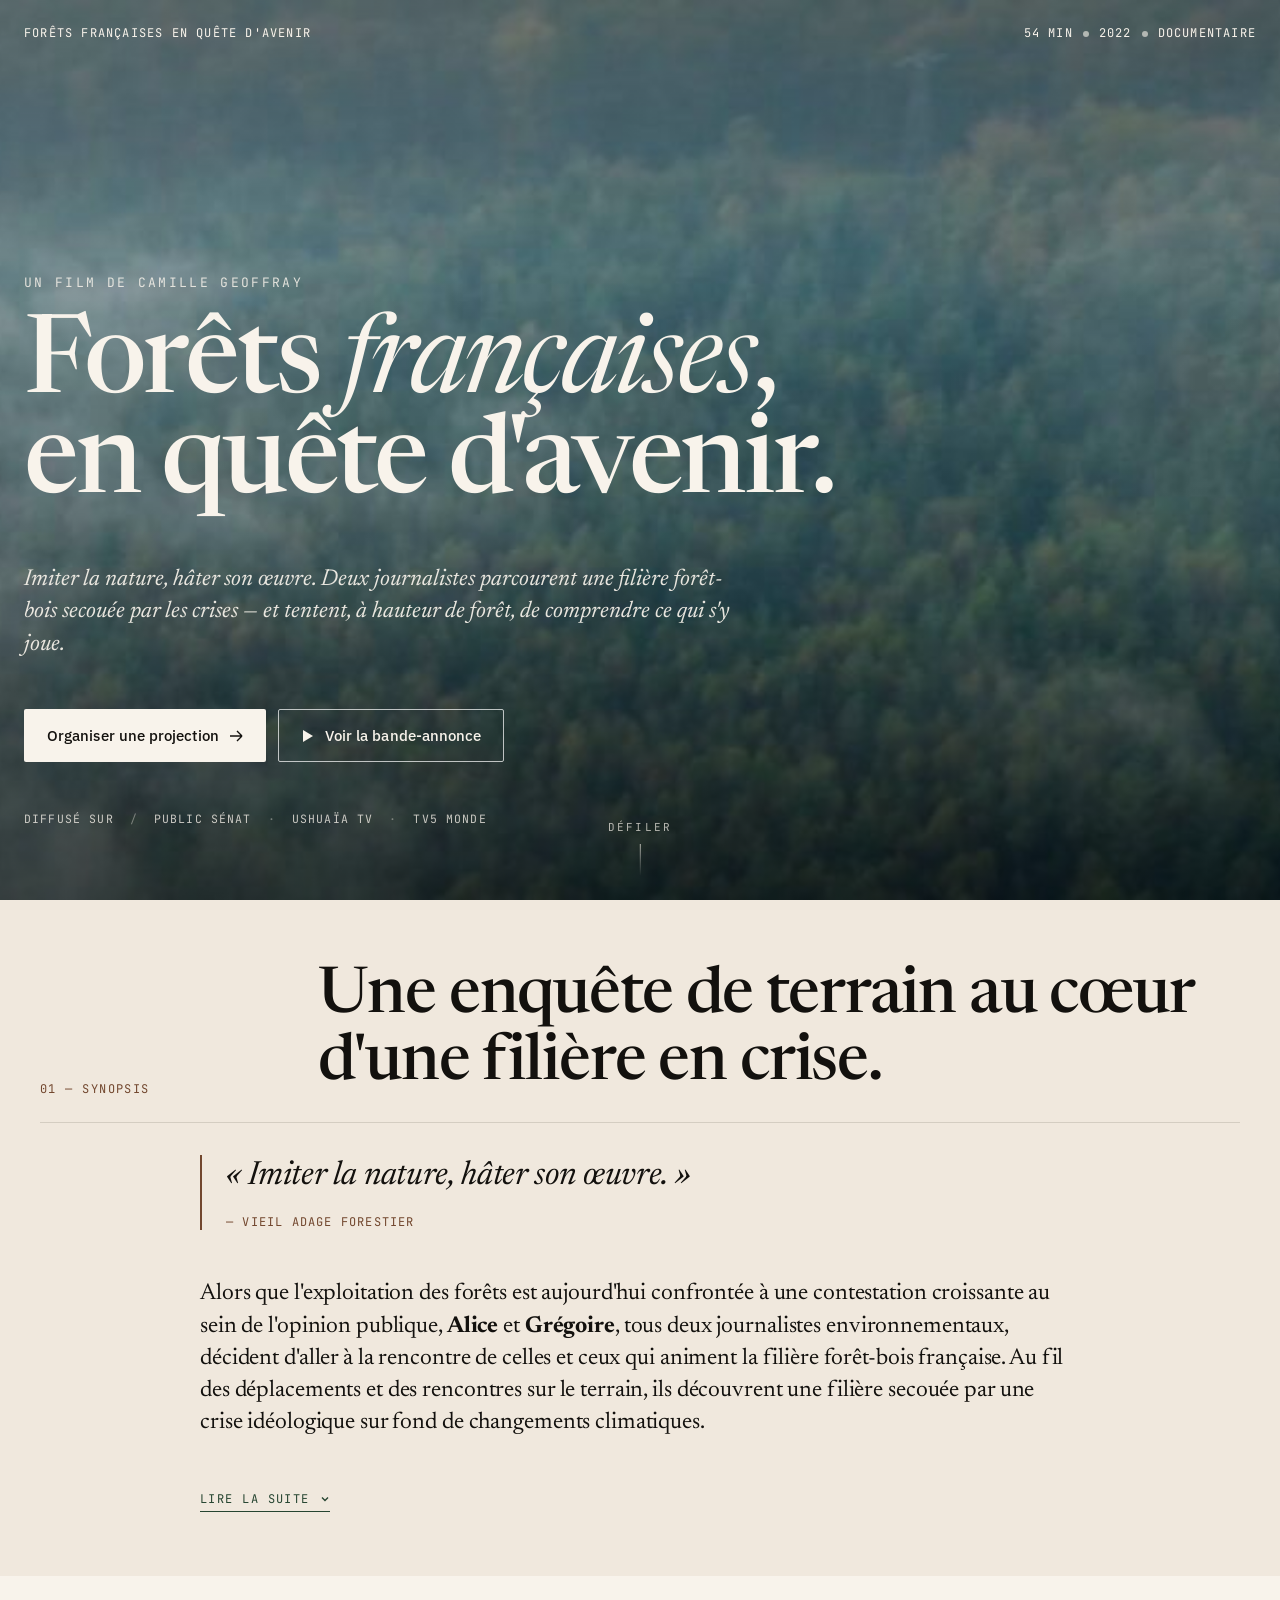
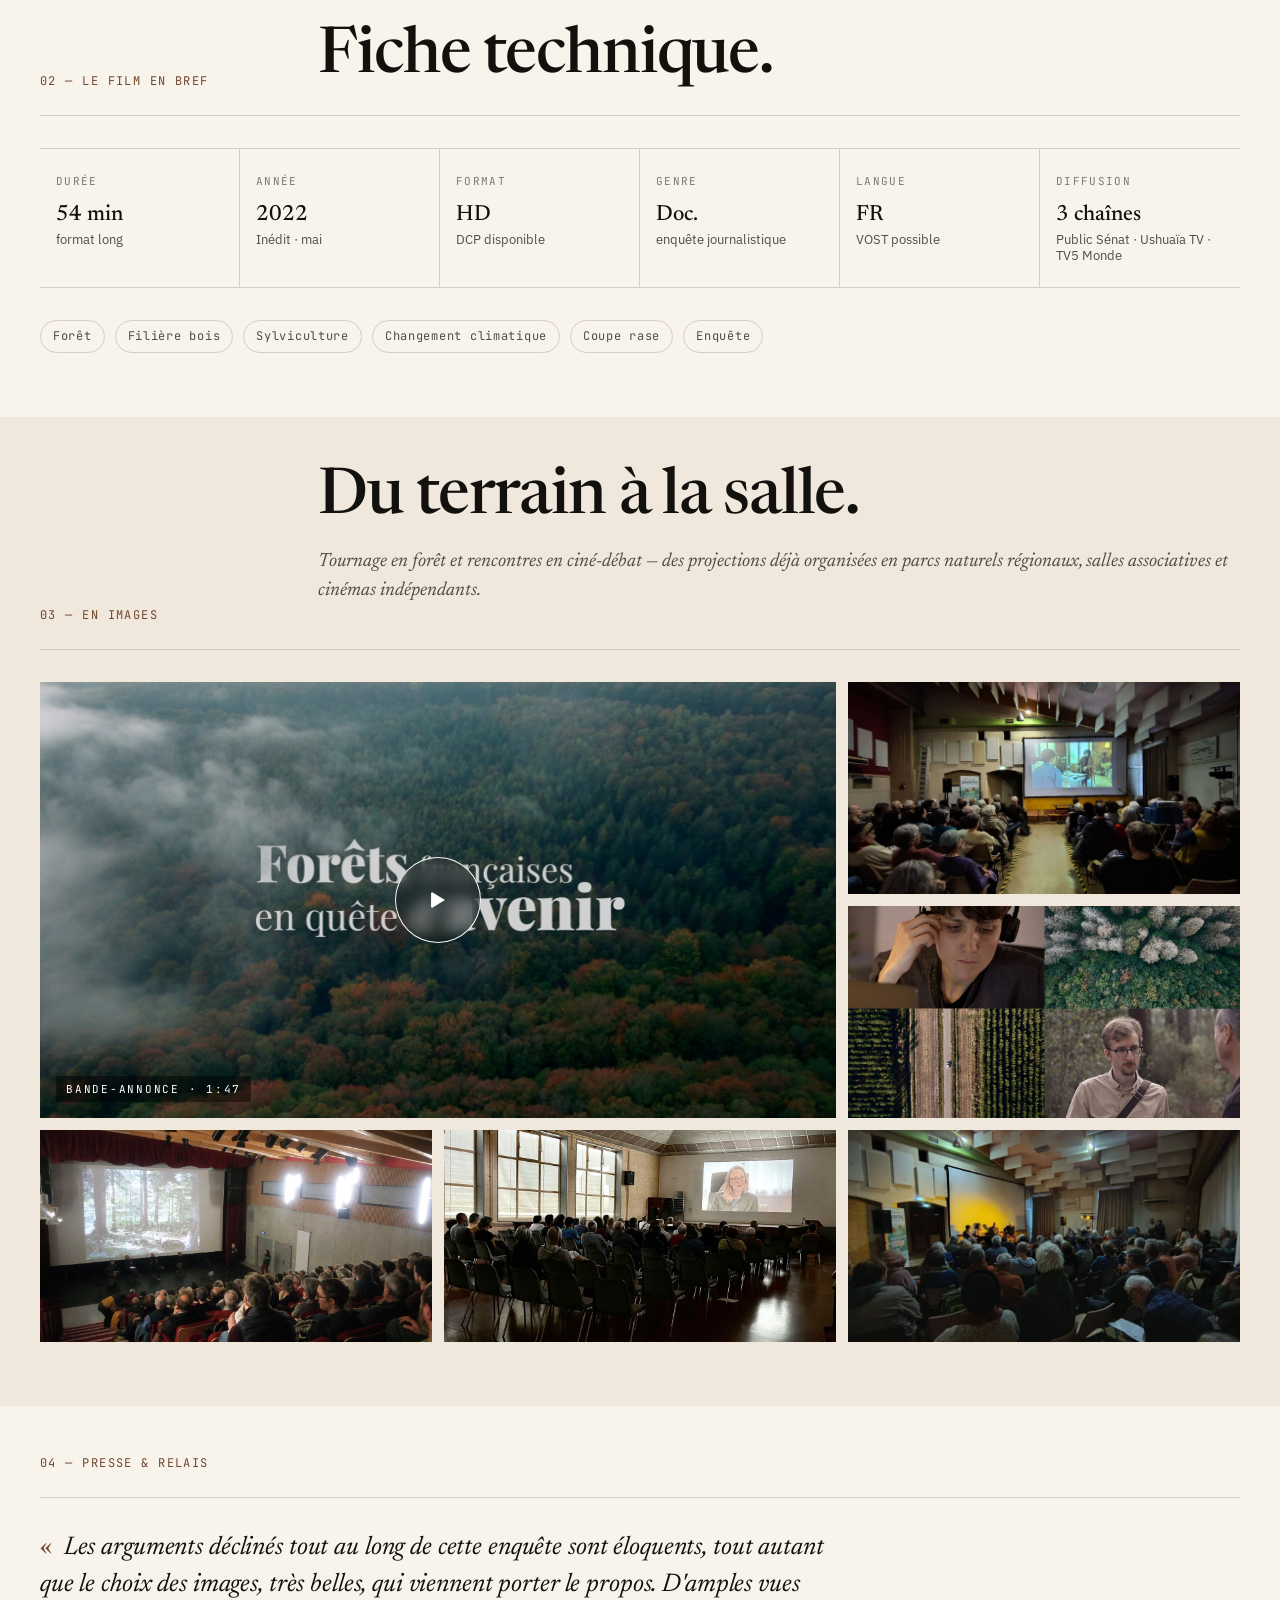
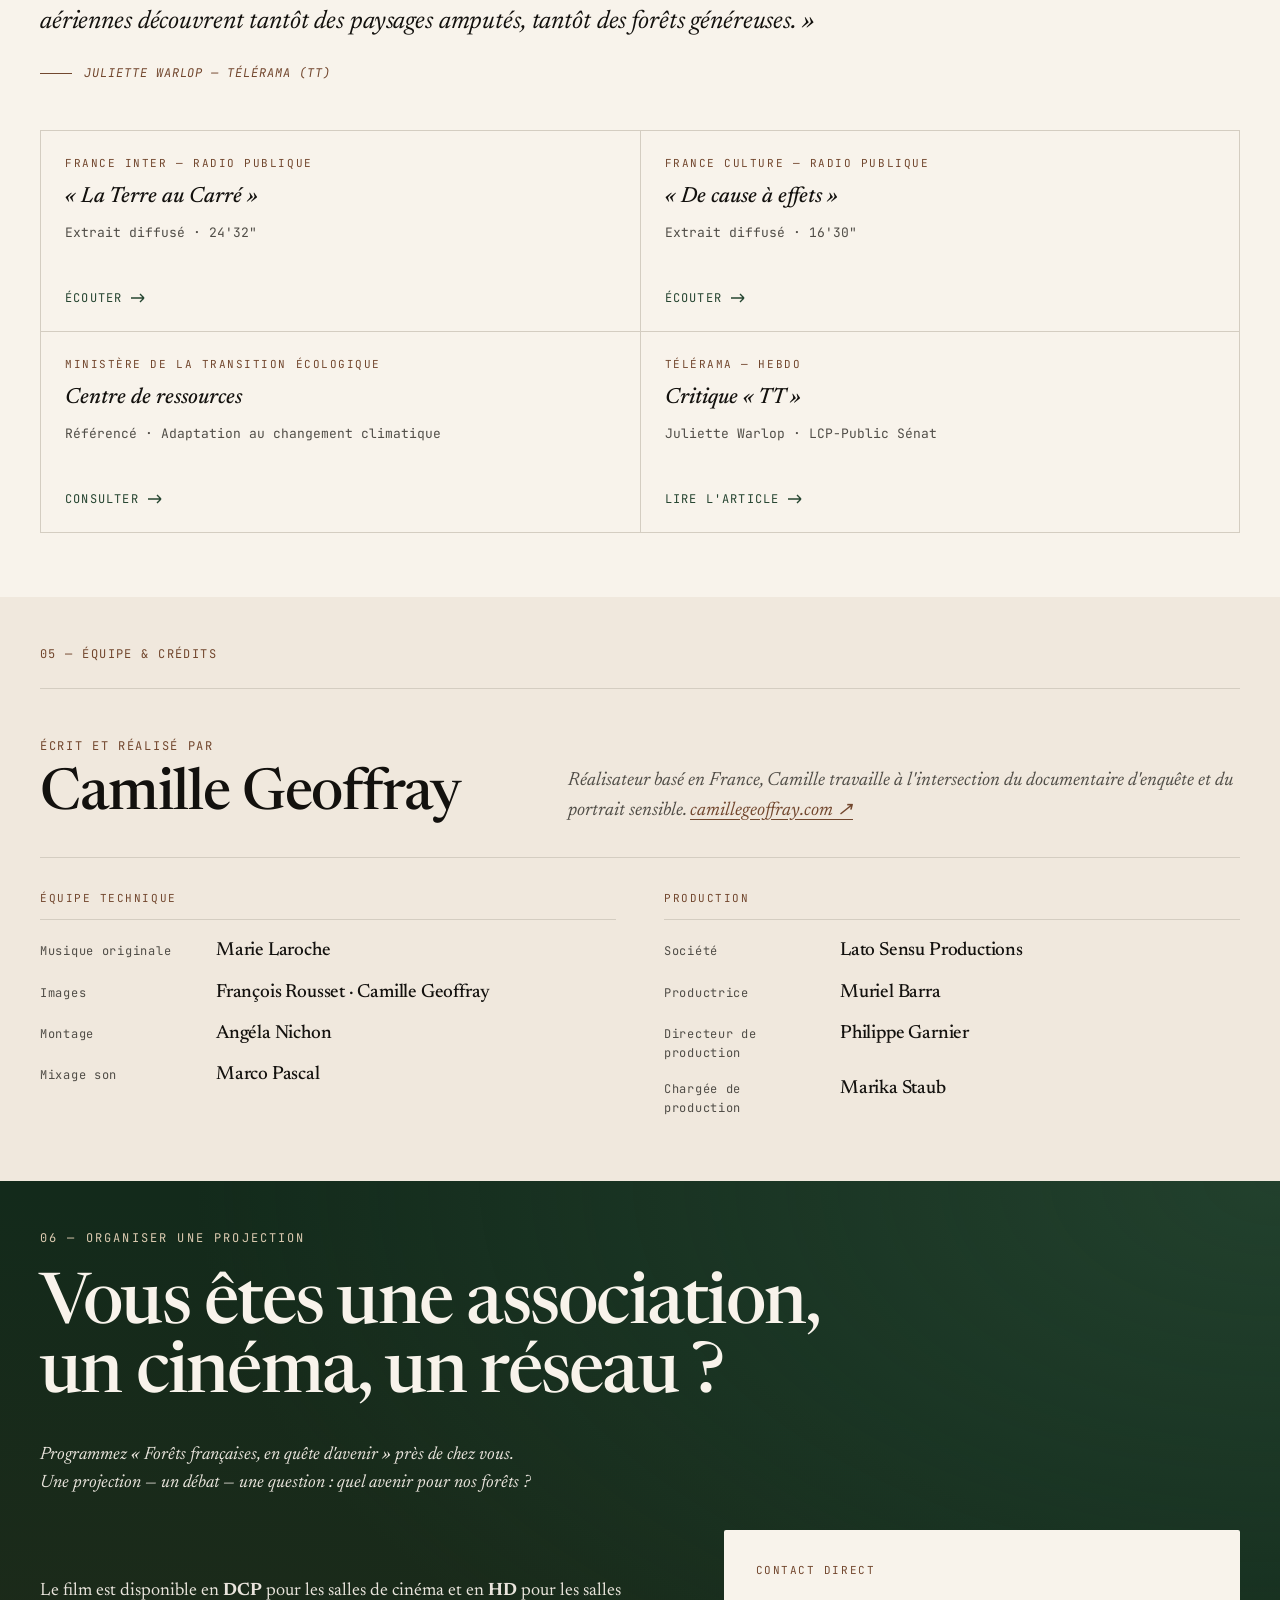
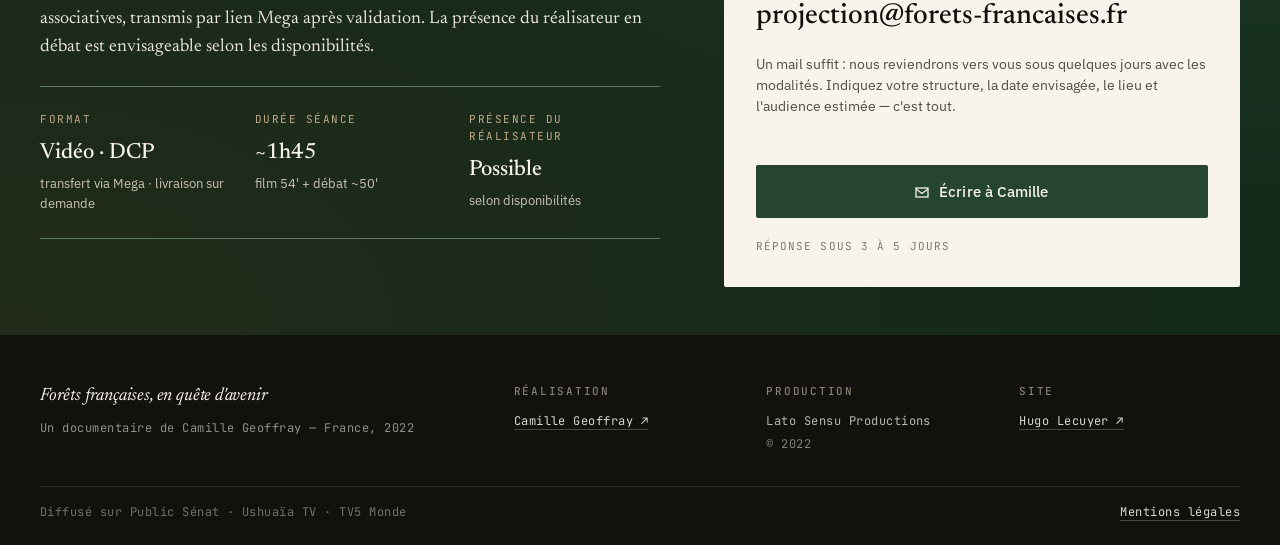
==== commit 5c7b1408: "content: switch contact email to projection@forets-francaises.fr Co-Authored-By: Claude Opus 4.7 (1M" ====
--- a/docs/index.html
+++ b/docs/index.html
@@ -310,13 +310,13 @@
 
       <div class="projection-cta">
         <div class="label">Contact direct</div>
-        <div class="email">cgeoffray.pro<wbr/>@gmail.com</div>
+        <div class="email">projection<wbr/>@forets-francaises.fr</div>
         <p class="note">
           Un mail suffit : nous reviendrons vers vous sous quelques jours avec les modalités.
           Indiquez votre structure, la date envisagée, le lieu et l'audience estimée — c'est tout.
         </p>
         <a class="btn btn--primary projection-cta__btn" id="projection-mailto"
-           href="mailto:cgeoffray.pro@gmail.com">
+           href="mailto:projection@forets-francaises.fr">
           <svg class="btn-icon" width="14" height="14" viewBox="0 0 14 14" fill="none" aria-hidden="true">
             <rect x="1" y="3" width="12" height="9" stroke="currentColor" stroke-width="1.3"/>
             <path d="M1 4L7 8.5L13 4" stroke="currentColor" stroke-width="1.3" fill="none"/>
